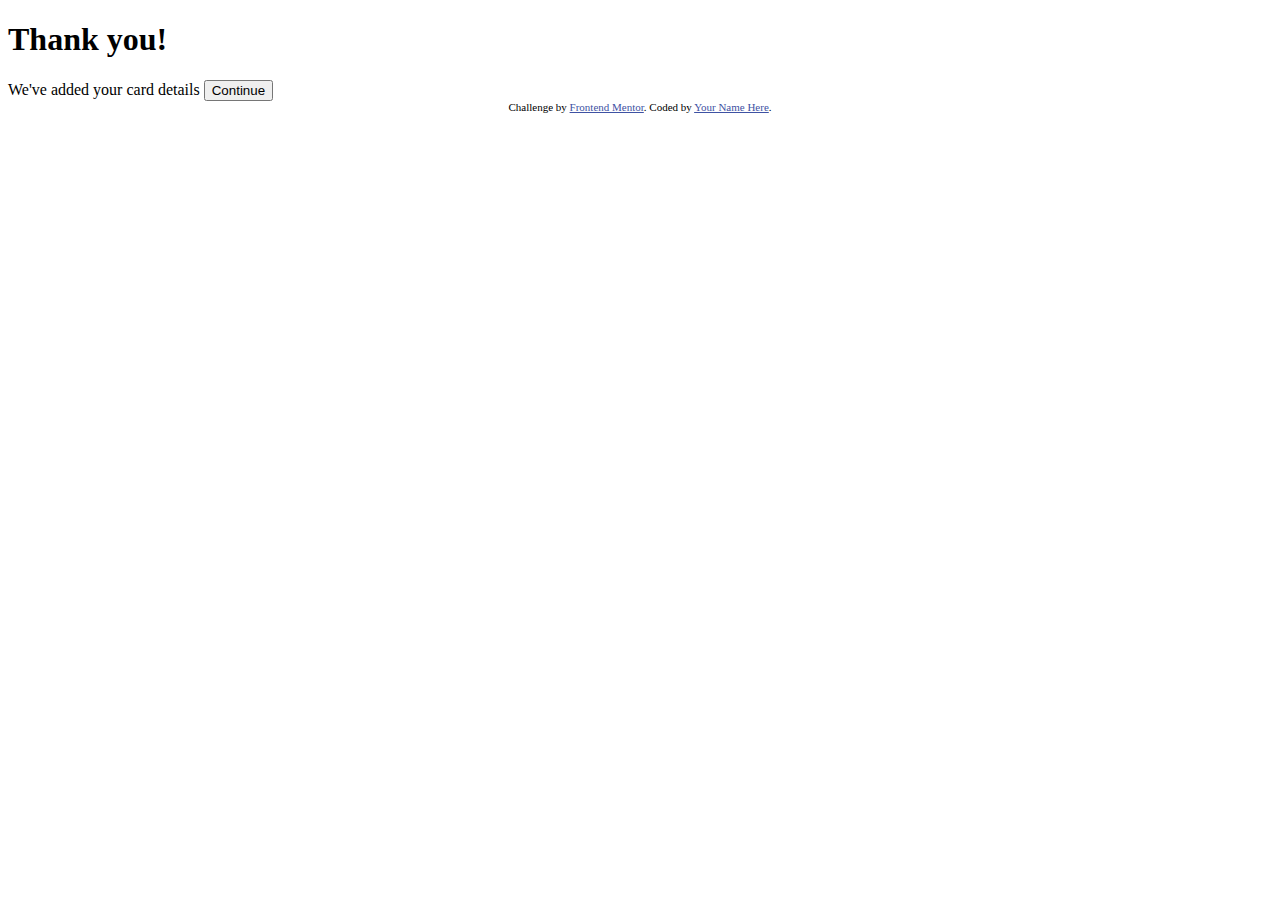
==== completedState.html @ efce2740 "updated the index.html file" ====
<!DOCTYPE html>
<html lang="en">
<head>
  <meta charset="UTF-8">
  <meta name="viewport" content="width=device-width, initial-scale=1.0"> <!-- displays site properly based on user's device -->

  <link rel="icon" type="image/png" sizes="32x32" href="./images/favicon-32x32.png">
  
  <title>Frontend Mentor | Interactive card details form</title>

  <style>
    .attribution { font-size: 11px; text-align: center; }
    .attribution a { color: hsl(228, 45%, 44%); }
  </style>

  <!-- Completed state start -->
  <section class="completed">
    <h1>Thank you!</h1>
  <span>We've added your card details</span>
  <button>Continue</button>

  <div class="attribution">
    Challenge by <a href="https://www.frontendmentor.io?ref=challenge" target="_blank">Frontend Mentor</a>. 
    Coded by <a href="#">Your Name Here</a>.
  </div>
</body>
</html>
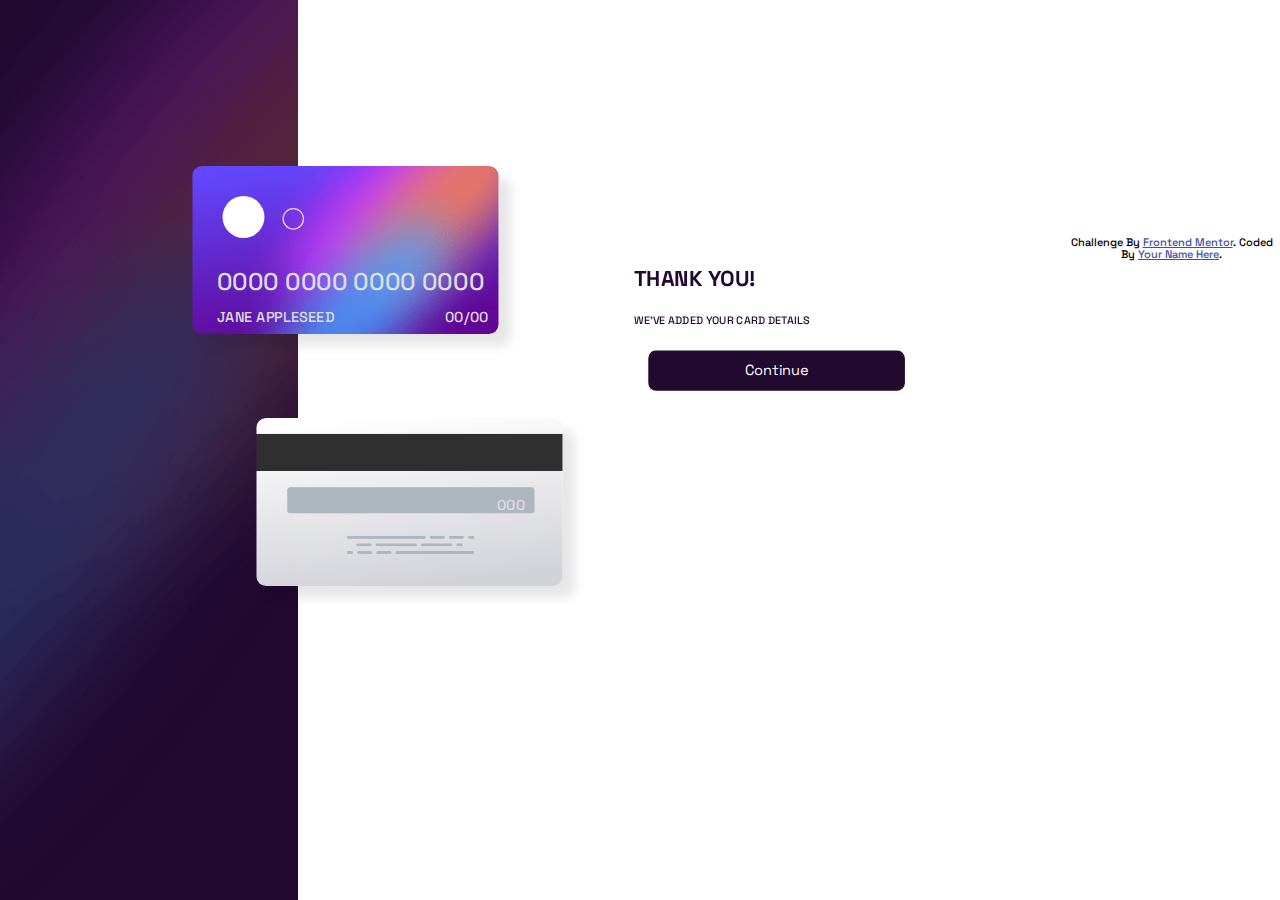
==== commit 89b6d0dd: "Created the completedState html file" ====
--- a/completedState.html
+++ b/completedState.html
@@ -5,7 +5,10 @@
   <meta name="viewport" content="width=device-width, initial-scale=1.0"> <!-- displays site properly based on user's device -->
 
   <link rel="icon" type="image/png" sizes="32x32" href="./images/favicon-32x32.png">
-  
+  <link href="https://fonts.googleapis.com/css2?family=Hanken+Grotesk:wght@500;700;800&family=Lato:ital,wght@0,100;0,300;0,400;0,700;0,900;1,100;1,300;1,400;1,700;1,900&family=Noto+Serif:ital,wght@0,700;1,400;1,700&family=Plus+Jakarta+Sans:wght@500;800&family=Space+Grotesk:wght@500&display=swap" rel="stylesheet">
+  <link rel="stylesheet" href="./css/normalize.css">
+  <link rel="stylesheet" href="./css/style.css">
+  <link rel="stylesheet" href="./css/completedState.css">
   <title>Frontend Mentor | Interactive card details form</title>
 
   <style>
@@ -14,14 +17,40 @@
   </style>
 
   <!-- Completed state start -->
-  <section class="completed">
-    <h1>Thank you!</h1>
-  <span>We've added your card details</span>
-  <button>Continue</button>
+<body>
 
-  <div class="attribution">
-    Challenge by <a href="https://www.frontendmentor.io?ref=challenge" target="_blank">Frontend Mentor</a>. 
-    Coded by <a href="#">Your Name Here</a>.
-  </div>
+  <header>
+    <section class="backSide">
+      <span>000</span>
+    </section>
+
+    <section class="frontSide">
+      <div class="filledBadge"></div>
+      <div class="outlineBadge"></div>
+      <div class="cardNumber">
+        <span id="userNumber">0000 0000 0000 0000</span>
+      </div>
+        <span id="userName" >Jane Appleseed</span>
+        <span id="userExpiration">00/00</span>
+    </section>
+  </header>
+
+  <main>
+    <section class="completed">
+      <div></div>
+      <h1>Thank you!</h1>
+      <span>We've added your card details</span>
+      <button class="button">Continue</button>
+    </section>
+  </main>
+
+  <footer>
+    <div class="attribution">
+      Challenge by <a href="https://www.frontendmentor.io?ref=challenge" target="_blank">Frontend Mentor</a>. 
+      Coded by <a href="#">Your Name Here</a>.
+    </div>
+  </footer>
+
+    <script type="text/javascript" src="js/main.js"></script>
 </body>
 </html>--- a/css/style.css
+++ b/css/style.css
@@ -0,0 +1,345 @@
+/* Box Model Hack */
+* {
+    box-sizing: border-box;
+}
+
+/* Clear fix hack */
+.clearfix:after {
+    content: ".";
+    display: block;
+    clear: both;
+    visibility: hidden;
+    line-height: 0;
+    height: 0;
+}
+
+.clear {
+   clear: both;
+}
+
+/* Input form remove default style */
+
+input[type=number]::-webkit-inner-spin-button, 
+input[type=number]::-webkit-outer-spin-button { 
+  -webkit-appearance: none; 
+  margin: 0; 
+}
+
+/******************************************
+/* BASE STYLES
+/*******************************************/
+
+html {
+    font-size:10px;
+}
+
+body {
+    margin:0;
+    background-image: url("../images/bg-main-mobile.png");
+    background-repeat: no-repeat;
+    background-size: cover;
+    text-transform: uppercase;
+    font-family: 'Space Grotesk', Arial, Helvetica, sans-serif;
+    font-weight: 500;
+    font-size:1.8rem;
+    
+}
+
+input { 
+
+    width:100%;
+    height:50px;
+    border-radius:10px;
+    border: 1px solid hsl(270, 3%, 87%);
+    
+}
+
+.button {
+    height:50px;
+    width:100%;
+    margin-top:5%;
+    border-radius:10px;
+    border-style: none;
+    background:hsl(278, 68%, 11%);
+    color:white;
+    font-size:1.8rem;
+}
+
+.activeButton {
+    background: red;
+}
+
+/******************************************
+/* LAYOUT
+/*******************************************/
+
+/* ********** HEADER********** */
+
+/* BACKGROUND IMAGE */
+
+header {
+
+   height:280px;
+   position:relative;
+   color: hsl(270, 3%, 87%);
+   font-size:1.2rem;
+   margin-left:2%;
+}
+
+header * {
+    position: absolute;
+} 
+
+/* CARD BACK IMAGE */
+
+.backSide {
+
+    background-image: url("../images/bg-card-back.png");
+    background-size:contain;
+    background-repeat: no-repeat;
+    height:140px;
+    width:255px;
+    border-radius:8px;
+    top:50px;
+    left:80px;
+    position:absolute;
+  
+    
+}
+
+
+.backSide span {
+
+    position:absolute;
+    top: 67px;
+    left:200px;
+    right:50px;
+    
+
+    
+}
+
+/* CARD FRONT IMAGE */
+
+.frontSide {
+
+    background-image: url("../images/bg-card-front.png");
+    background-repeat: no-repeat;
+    background-size:contain;
+    height: 140px;
+    width:255px;
+    border-radius:8px;
+    float:right;
+    top:170px;
+    left:5%;
+    color:hsl(270, 3%, 87%);
+  
+}
+
+.cardNumber {
+    top:85px;
+    left:20px;
+    font-size:2rem;
+    width:100%;
+    
+}
+
+.frontSide div + span {
+
+    top:120px;
+    left:20px;
+
+}
+
+.frontSide span + span {
+   
+    top:120px;
+    left:210px;
+}
+
+/* CARD FRONT DETAILS */
+
+.filledBadge {
+
+    height:35px;
+    width:35px;
+    border-radius:50%;
+    background-color: white;
+    top:25px;
+    left:25px;
+
+}
+
+.outlineBadge {
+    height:18px;
+    width:18px;
+    border-radius: 50%;
+    border:1.5px solid  hsl(270, 3%, 87%);;
+    top:35px;
+    left:75px;
+}
+
+/* *********** MAIN ************ */
+
+main {
+
+    background:white;
+    padding:20% 10%;
+    font-size:1.2rem;
+    color:hsl(278, 68%, 11%);
+    clear:both;
+
+}
+
+main section {
+    margin-bottom:3%;
+    line-height: 2.5em;
+}
+
+main section div {
+    display:flex;
+    justify-content: space-between;
+}
+input {
+    font-size:1.5rem;
+    padding:2%;
+}
+
+.expiration{
+
+    flex-basis:20%;
+    text-align: center;
+
+}
+
+
+.cvc  {
+    flex-basis:45%;
+    text-align: center;
+}
+
+footer {
+
+    margin-top:50px;
+    height:10px;
+    text-transform: capitalize;
+}
+
+.attribution {
+
+    margin-top:5%;
+}
+
+/******************************************
+/* ADDITIONAL STYLES
+/*******************************************/
+@media screen and (max-width: 374){
+    body {
+        scale:0.2;
+    }
+
+    main {
+        scale:0.2;
+        width:100vw;
+    }
+
+  
+
+   
+}
+@media (min-width:1024px){
+
+    body{
+        display:flex;
+        flex-direction:row;
+        background-image:url('../images/bg-main-desktop.png');
+        background-size: contain;
+    }
+
+    header{
+        width:30vw;
+ 
+    }
+
+
+    .frontSide {
+
+        top:20vh;
+        left:15vw;
+        scale: 1.2;
+        box-shadow: 10px 10px 10px 0px rgba(0, 0, 0, 0.1);
+     
+  
+    }
+
+    .backSide {
+        
+        top:48vh;
+        left:20vw;
+        scale:1.2;
+        box-shadow: 10px 10px 10px 0px rgba(0, 0, 0, 0.1);
+    }
+
+    main {
+        width:70vw;
+        padding:10%;
+        height:100vh;
+        padding-top: 25vh;
+        padding-left:25vw;
+    
+    }
+
+    main section,
+    button {
+        scale:.9; 
+        margin-bottom:0px;
+        margin-top:2vh;
+    }
+
+    button {
+
+        height:8vh;
+
+    }
+
+    footer {
+
+        margin-top:25vh;
+    }
+
+}
+
+@media (min-width: 2159px) {
+
+   .frontSide,
+   .backSide {
+
+    scale:3;
+
+   }
+
+   button {
+
+    height: 5vh;
+    border-radius: 20px;
+    margin-left:0;
+    margin-right:20vw;
+    font-size: 5rem;
+    
+   }
+
+   main section{
+
+    scale:2.5;
+    margin:2vh;
+    padding:2vh 0 2vh 2vh;
+    margin-right:10vw;
+   }
+
+   footer {
+    margin:auto;
+    scale:2;
+    margin-top:30vh;
+   }
+}
+
